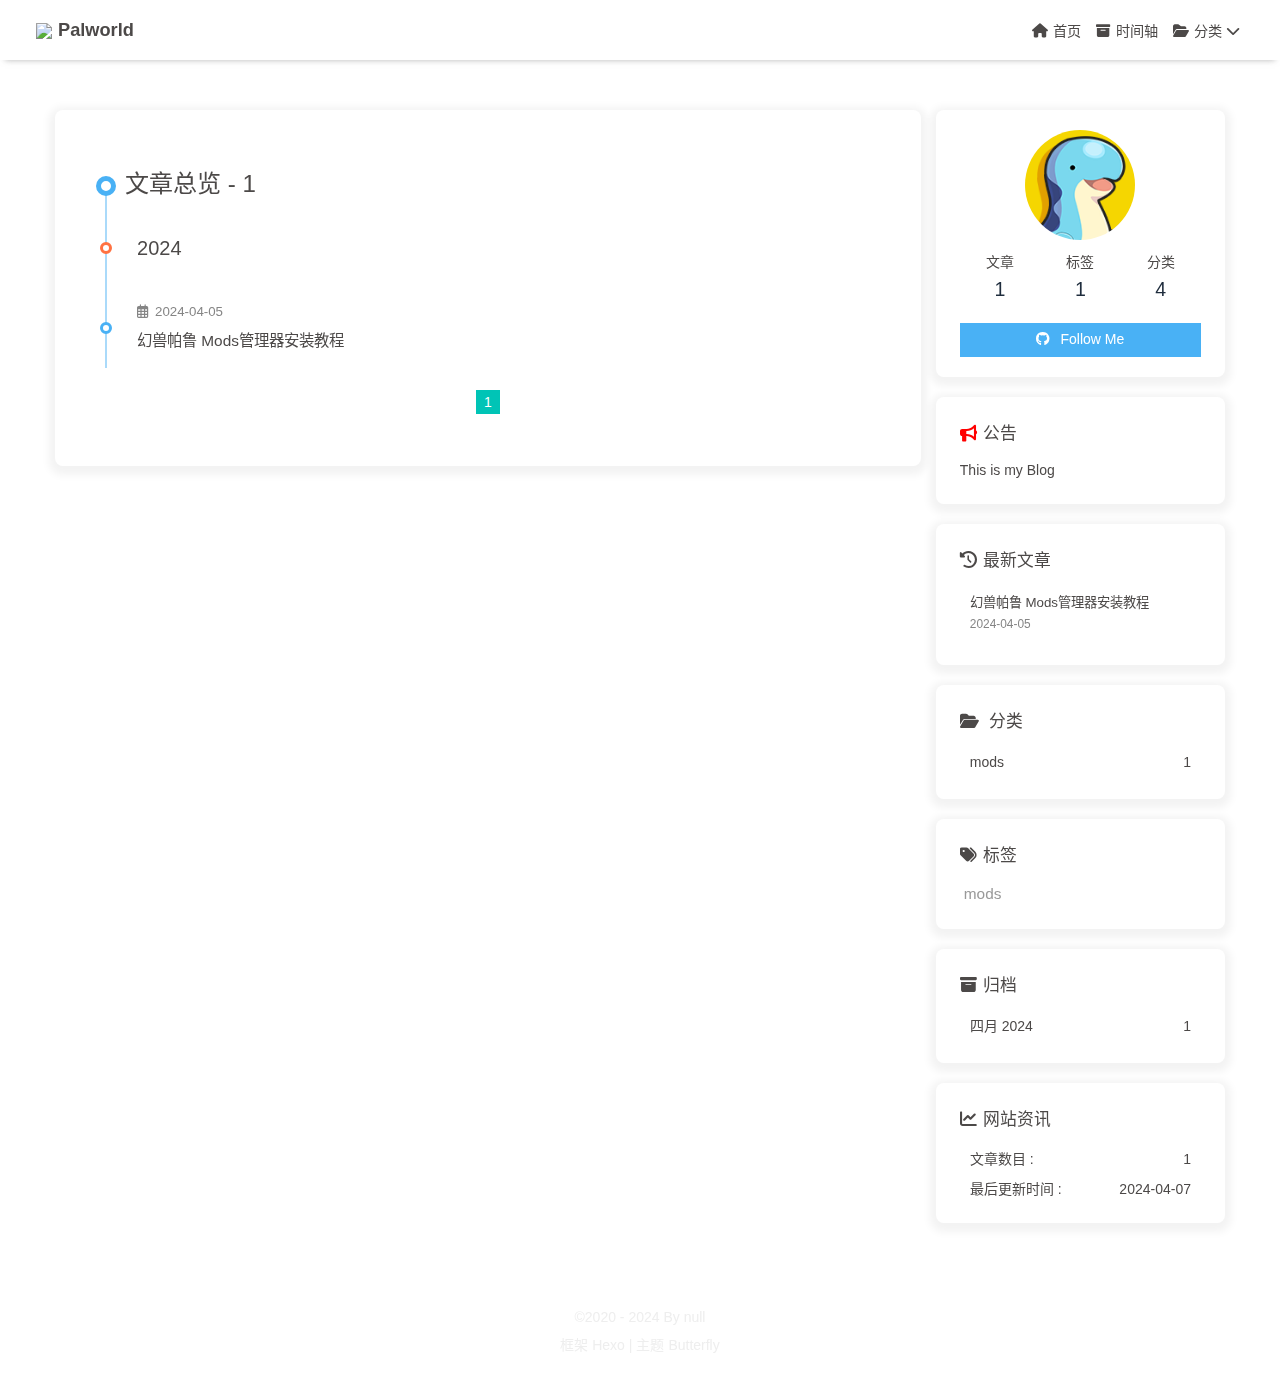
==== archives/index.html @ 840f6ca9 "Site updated: 2024-04-07 13:30:00" ====
<!DOCTYPE html><html lang="zh-CN" data-theme="light"><head><meta charset="UTF-8"><meta http-equiv="X-UA-Compatible" content="IE=edge"><meta name="viewport" content="width=device-width, initial-scale=1.0,viewport-fit=cover"><title>时间轴 | Palworld</title><meta name="author"><meta name="copyright"><meta name="format-detection" content="telephone=no"><meta name="theme-color" content="#ffffff"><meta property="og:type" content="website">
<meta property="og:title" content="时间轴">
<meta property="og:url" content="https://palworld.niganma.top/archives/index.html">
<meta property="og:site_name" content="Palworld">
<meta property="og:locale" content="zh_CN">
<meta property="og:image" content="https://palworld.niganma.top/img/favicon.png">
<meta name="twitter:card" content="summary">
<meta name="twitter:image" content="https://palworld.niganma.top/img/favicon.png"><link rel="shortcut icon" href="/img/favicon.ico"><link rel="canonical" href="https://palworld.niganma.top/archives/index.html"><link rel="preconnect" href="//cdn.jsdelivr.net"/><link rel="stylesheet" href="/css/index.css?v=4.13.0"><link rel="stylesheet" href="https://cdn.jsdelivr.net/npm/@fortawesome/fontawesome-free@6.5.1/css/all.min.css"><link rel="stylesheet" href="https://cdn.jsdelivr.net/npm/@fancyapps/ui@5.0.33/dist/fancybox/fancybox.min.css" media="print" onload="this.media='all'"><script>const GLOBAL_CONFIG = {
  root: '/',
  algolia: undefined,
  localSearch: undefined,
  translate: {"defaultEncoding":2,"translateDelay":0,"msgToTraditionalChinese":"繁","msgToSimplifiedChinese":"简"},
  noticeOutdate: undefined,
  highlight: {"plugin":"highlight.js","highlightCopy":true,"highlightLang":true,"highlightHeightLimit":false},
  copy: {
    success: '复制成功',
    error: '复制错误',
    noSupport: '浏览器不支持'
  },
  relativeDate: {
    homepage: false,
    post: false
  },
  runtime: '',
  dateSuffix: {
    just: '刚刚',
    min: '分钟前',
    hour: '小时前',
    day: '天前',
    month: '个月前'
  },
  copyright: undefined,
  lightbox: 'fancybox',
  Snackbar: undefined,
  infinitegrid: {
    js: 'https://cdn.jsdelivr.net/npm/@egjs/infinitegrid@4.11.1/dist/infinitegrid.min.js',
    buttonText: '加载更多'
  },
  isPhotoFigcaption: false,
  islazyload: false,
  isAnchor: false,
  percent: {
    toc: true,
    rightside: false,
  },
  autoDarkmode: false
}</script><script id="config-diff">var GLOBAL_CONFIG_SITE = {
  title: '时间轴',
  isPost: false,
  isHome: false,
  isHighlightShrink: false,
  isToc: false,
  postUpdate: '2024-04-07 13:29:50'
}</script><script>(win=>{
      win.saveToLocal = {
        set: (key, value, ttl) => {
          if (ttl === 0) return
          const now = Date.now()
          const expiry = now + ttl * 86400000
          const item = {
            value,
            expiry
          }
          localStorage.setItem(key, JSON.stringify(item))
        },
      
        get: key => {
          const itemStr = localStorage.getItem(key)
      
          if (!itemStr) {
            return undefined
          }
          const item = JSON.parse(itemStr)
          const now = Date.now()
      
          if (now > item.expiry) {
            localStorage.removeItem(key)
            return undefined
          }
          return item.value
        }
      }
    
      win.getScript = (url, attr = {}) => new Promise((resolve, reject) => {
        const script = document.createElement('script')
        script.src = url
        script.async = true
        script.onerror = reject
        script.onload = script.onreadystatechange = function() {
          const loadState = this.readyState
          if (loadState && loadState !== 'loaded' && loadState !== 'complete') return
          script.onload = script.onreadystatechange = null
          resolve()
        }

        Object.keys(attr).forEach(key => {
          script.setAttribute(key, attr[key])
        })

        document.head.appendChild(script)
      })
    
      win.getCSS = (url, id = false) => new Promise((resolve, reject) => {
        const link = document.createElement('link')
        link.rel = 'stylesheet'
        link.href = url
        if (id) link.id = id
        link.onerror = reject
        link.onload = link.onreadystatechange = function() {
          const loadState = this.readyState
          if (loadState && loadState !== 'loaded' && loadState !== 'complete') return
          link.onload = link.onreadystatechange = null
          resolve()
        }
        document.head.appendChild(link)
      })
    
      win.activateDarkMode = () => {
        document.documentElement.setAttribute('data-theme', 'dark')
        if (document.querySelector('meta[name="theme-color"]') !== null) {
          document.querySelector('meta[name="theme-color"]').setAttribute('content', '#0d0d0d')
        }
      }
      win.activateLightMode = () => {
        document.documentElement.setAttribute('data-theme', 'light')
        if (document.querySelector('meta[name="theme-color"]') !== null) {
          document.querySelector('meta[name="theme-color"]').setAttribute('content', '#ffffff')
        }
      }
      const t = saveToLocal.get('theme')
    
        if (t === 'dark') activateDarkMode()
        else if (t === 'light') activateLightMode()
      
      const asideStatus = saveToLocal.get('aside-status')
      if (asideStatus !== undefined) {
        if (asideStatus === 'hide') {
          document.documentElement.classList.add('hide-aside')
        } else {
          document.documentElement.classList.remove('hide-aside')
        }
      }
    
      const detectApple = () => {
        if(/iPad|iPhone|iPod|Macintosh/.test(navigator.userAgent)){
          document.documentElement.classList.add('apple')
        }
      }
      detectApple()
    })(window)</script><meta name="generator" content="Hexo 7.1.1"></head><body><div id="loading-box"><div class="loading-left-bg"></div><div class="loading-right-bg"></div><div class="spinner-box"><div class="configure-border-1"><div class="configure-core"></div></div><div class="configure-border-2"><div class="configure-core"></div></div><div class="loading-word">加载中...</div></div></div><script>(()=>{
  const $loadingBox = document.getElementById('loading-box')
  const $body = document.body
  const preloader = {
    endLoading: () => {
      $body.style.overflow = ''
      $loadingBox.classList.add('loaded')
    },
    initLoading: () => {
      $body.style.overflow = 'hidden'
      $loadingBox.classList.remove('loaded')
    }
  }

  preloader.initLoading()
  window.addEventListener('load',() => { preloader.endLoading() })

  if (false) {
    document.addEventListener('pjax:send', () => { preloader.initLoading() })
    document.addEventListener('pjax:complete', () => { preloader.endLoading() })
  }
})()</script><div id="web_bg"></div><div id="sidebar"><div id="menu-mask"></div><div id="sidebar-menus"><div class="avatar-img is-center"><img src="/img/favicon.png" onerror="onerror=null;src='/img/friend_404.gif'" alt="avatar"/></div><div class="sidebar-site-data site-data is-center"><a href="/archives/"><div class="headline">文章</div><div class="length-num">1</div></a><a href="/tags/"><div class="headline">标签</div><div class="length-num">1</div></a><a href="/categories/"><div class="headline">分类</div><div class="length-num">4</div></a></div><hr class="custom-hr"/><div class="menus_items"><div class="menus_item"><a class="site-page" href="/"><i class="fa-fw fas fa-home"></i><span> 首页</span></a></div><div class="menus_item"><a class="site-page" href="/archives/"><i class="fa-fw fas fa-archive"></i><span> 时间轴</span></a></div><div class="menus_item"><a class="site-page group" href="javascript:void(0);"><i class="fa-fw fas fa-folder-open"></i><span> 分类</span><i class="fas fa-chevron-down"></i></a><ul class="menus_item_child"><li><a class="site-page child" href="/categories/mods/"><span> mods</span></a></li></ul></div></div></div></div><div class="page" id="body-wrap"><header class="not-top-img fixed" id="page-header"><nav id="nav"><span id="blog-info"><a href="/" title="Palworld"><img class="site-icon" src="/img/favicon.ico"/><span class="site-name">Palworld</span></a></span><div id="menus"><div class="menus_items"><div class="menus_item"><a class="site-page" href="/"><i class="fa-fw fas fa-home"></i><span> 首页</span></a></div><div class="menus_item"><a class="site-page" href="/archives/"><i class="fa-fw fas fa-archive"></i><span> 时间轴</span></a></div><div class="menus_item"><a class="site-page group" href="javascript:void(0);"><i class="fa-fw fas fa-folder-open"></i><span> 分类</span><i class="fas fa-chevron-down"></i></a><ul class="menus_item_child"><li><a class="site-page child" href="/categories/mods/"><span> mods</span></a></li></ul></div></div><div id="toggle-menu"><a class="site-page" href="javascript:void(0);"><i class="fas fa-bars fa-fw"></i></a></div></div></nav></header><main class="layout" id="content-inner"><div id="archive"><div class="article-sort-title">文章总览 - 1</div><div class="article-sort"><div class="article-sort-item year">2024</div><div class="article-sort-item no-article-cover"><div class="article-sort-item-info"><div class="article-sort-item-time"><i class="far fa-calendar-alt"></i><time class="post-meta-date-created" datetime="2024-04-05T03:26:48.000Z" title="发表于 2024-04-05 11:26:48">2024-04-05</time></div><a class="article-sort-item-title" href="/2024/04/d8985c776521/" title="幻兽帕鲁 Mods管理器安装教程">幻兽帕鲁 Mods管理器安装教程</a></div></div></div><nav id="pagination"><div class="pagination"><span class="page-number current">1</span></div></nav></div><div class="aside-content" id="aside-content"><div class="card-widget card-info"><div class="is-center"><div class="avatar-img"><img src="/img/favicon.png" onerror="this.onerror=null;this.src='/img/friend_404.gif'" alt="avatar"/></div><div class="author-info__name"></div><div class="author-info__description"></div></div><div class="card-info-data site-data is-center"><a href="/archives/"><div class="headline">文章</div><div class="length-num">1</div></a><a href="/tags/"><div class="headline">标签</div><div class="length-num">1</div></a><a href="/categories/"><div class="headline">分类</div><div class="length-num">4</div></a></div><a id="card-info-btn" target="_blank" rel="noopener" href="https://github.com/xxxxxx"><i class="fab fa-github"></i><span>Follow Me</span></a></div><div class="card-widget card-announcement"><div class="item-headline"><i class="fas fa-bullhorn fa-shake"></i><span>公告</span></div><div class="announcement_content">This is my Blog</div></div><div class="sticky_layout"><div class="card-widget card-recent-post"><div class="item-headline"><i class="fas fa-history"></i><span>最新文章</span></div><div class="aside-list"><div class="aside-list-item no-cover"><div class="content"><a class="title" href="/2024/04/d8985c776521/" title="幻兽帕鲁 Mods管理器安装教程">幻兽帕鲁 Mods管理器安装教程</a><time datetime="2024-04-05T03:26:48.000Z" title="发表于 2024-04-05 11:26:48">2024-04-05</time></div></div></div></div><div class="card-widget card-categories"><div class="item-headline">
            <i class="fas fa-folder-open"></i>
            <span>分类</span>
            
            </div>
            <ul class="card-category-list" id="aside-cat-list">
            <li class="card-category-list-item "><a class="card-category-list-link" href="/categories/mods/"><span class="card-category-list-name">mods</span><span class="card-category-list-count">1</span></a></li>
            </ul></div><div class="card-widget card-tags"><div class="item-headline"><i class="fas fa-tags"></i><span>标签</span></div><div class="card-tag-cloud"><a href="/tags/mods/" style="font-size: 1.1em; color: #999">mods</a></div></div><div class="card-widget card-archives"><div class="item-headline"><i class="fas fa-archive"></i><span>归档</span></div><ul class="card-archive-list"><li class="card-archive-list-item"><a class="card-archive-list-link" href="/archives/2024/04/"><span class="card-archive-list-date">四月 2024</span><span class="card-archive-list-count">1</span></a></li></ul></div><div class="card-widget card-webinfo"><div class="item-headline"><i class="fas fa-chart-line"></i><span>网站资讯</span></div><div class="webinfo"><div class="webinfo-item"><div class="item-name">文章数目 :</div><div class="item-count">1</div></div><div class="webinfo-item"><div class="item-name">最后更新时间 :</div><div class="item-count" id="last-push-date" data-lastPushDate="2024-04-07T05:29:50.861Z"><i class="fa-solid fa-spinner fa-spin"></i></div></div></div></div></div></div></main><footer id="footer" style="background: transparent"><div id="footer-wrap"><div class="copyright">&copy;2020 - 2024 By null</div><div class="framework-info"><span>框架 </span><a target="_blank" rel="noopener" href="https://hexo.io">Hexo</a><span class="footer-separator">|</span><span>主题 </span><a target="_blank" rel="noopener" href="https://github.com/jerryc127/hexo-theme-butterfly">Butterfly</a></div></div></footer></div><div id="rightside"><div id="rightside-config-hide"><button id="translateLink" type="button" title="简繁转换">简</button><button id="darkmode" type="button" title="浅色和深色模式转换"><i class="fas fa-adjust"></i></button><button id="hide-aside-btn" type="button" title="单栏和双栏切换"><i class="fas fa-arrows-alt-h"></i></button></div><div id="rightside-config-show"><button id="rightside-config" type="button" title="设置"><i class="fas fa-cog fa-spin"></i></button><button id="go-up" type="button" title="回到顶部"><span class="scroll-percent"></span><i class="fas fa-arrow-up"></i></button></div></div><div><script src="/js/utils.js?v=4.13.0"></script><script src="/js/main.js?v=4.13.0"></script><script src="/js/tw_cn.js?v=4.13.0"></script><script src="https://cdn.jsdelivr.net/npm/@fancyapps/ui@5.0.33/dist/fancybox/fancybox.umd.min.js"></script><div class="js-pjax"></div></div></body></html>
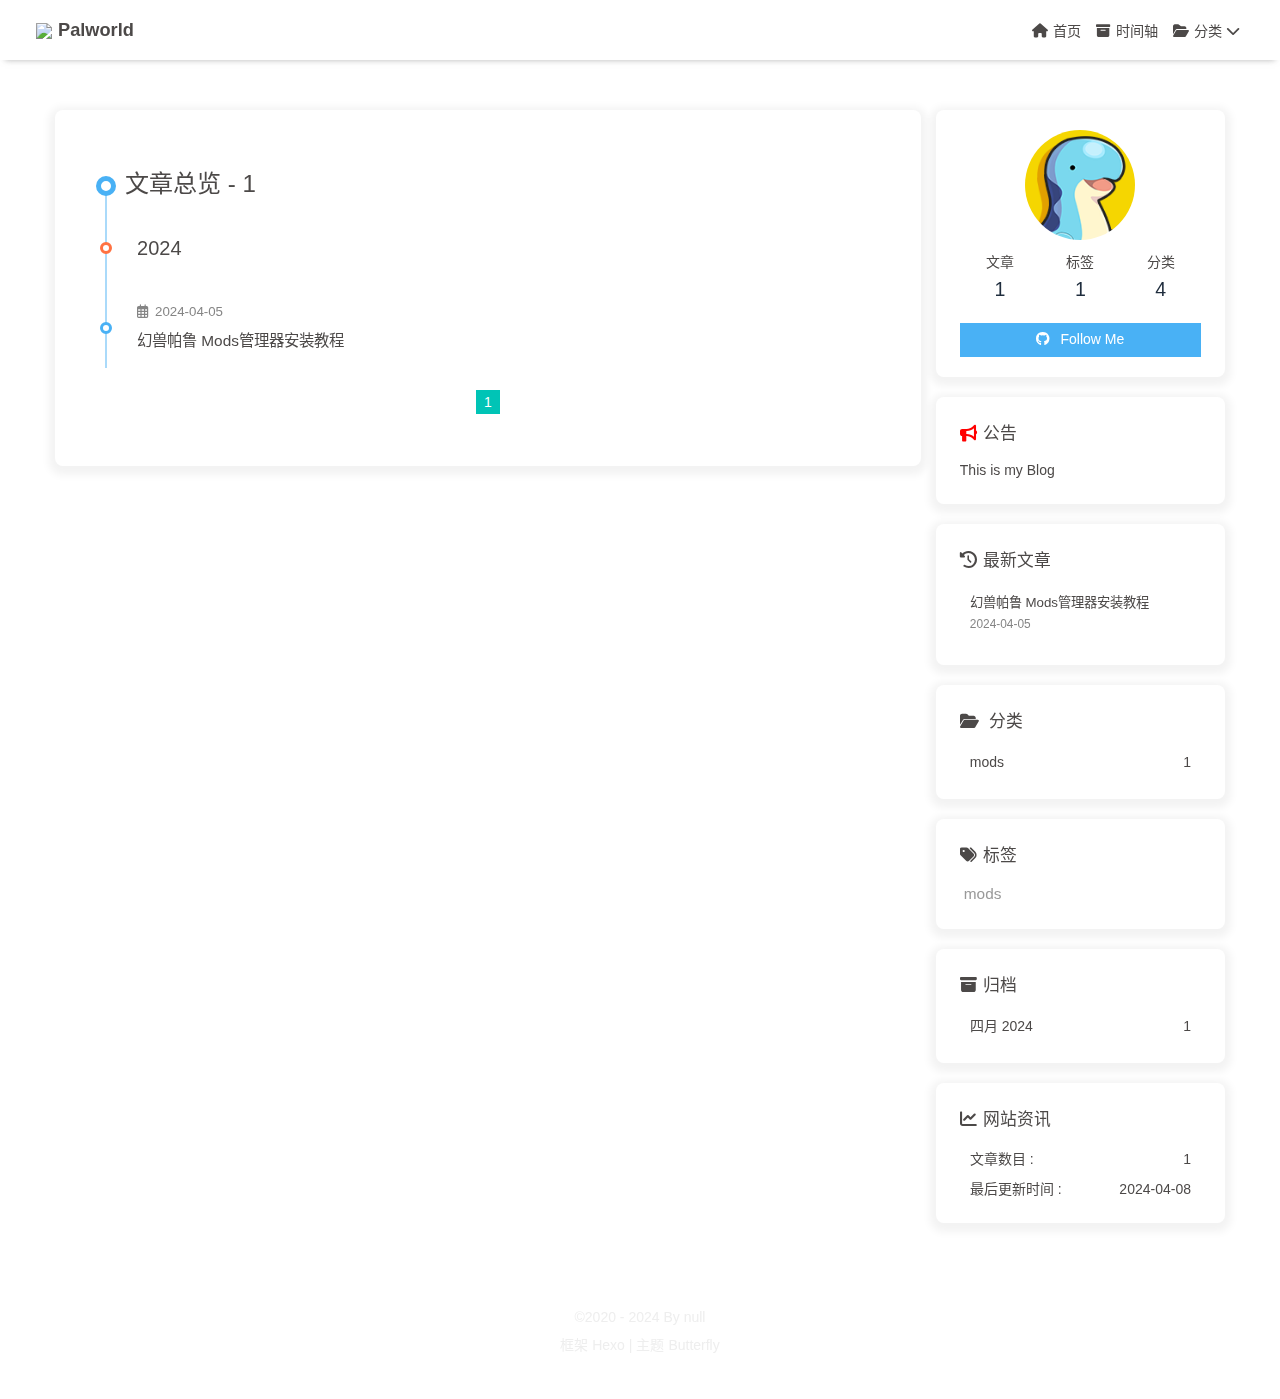
==== commit e4b93d41: "Site updated: 2024-04-08 22:26:53" ====
--- a/archives/index.html
+++ b/archives/index.html
@@ -50,7 +50,7 @@
   isHome: false,
   isHighlightShrink: false,
   isToc: false,
-  postUpdate: '2024-04-07 13:29:50'
+  postUpdate: '2024-04-08 22:26:33'
 }</script><script>(win=>{
       win.saveToLocal = {
         set: (key, value, ttl) => {
@@ -175,4 +175,4 @@
             </div>
             <ul class="card-category-list" id="aside-cat-list">
             <li class="card-category-list-item "><a class="card-category-list-link" href="/categories/mods/"><span class="card-category-list-name">mods</span><span class="card-category-list-count">1</span></a></li>
-            </ul></div><div class="card-widget card-tags"><div class="item-headline"><i class="fas fa-tags"></i><span>标签</span></div><div class="card-tag-cloud"><a href="/tags/mods/" style="font-size: 1.1em; color: #999">mods</a></div></div><div class="card-widget card-archives"><div class="item-headline"><i class="fas fa-archive"></i><span>归档</span></div><ul class="card-archive-list"><li class="card-archive-list-item"><a class="card-archive-list-link" href="/archives/2024/04/"><span class="card-archive-list-date">四月 2024</span><span class="card-archive-list-count">1</span></a></li></ul></div><div class="card-widget card-webinfo"><div class="item-headline"><i class="fas fa-chart-line"></i><span>网站资讯</span></div><div class="webinfo"><div class="webinfo-item"><div class="item-name">文章数目 :</div><div class="item-count">1</div></div><div class="webinfo-item"><div class="item-name">最后更新时间 :</div><div class="item-count" id="last-push-date" data-lastPushDate="2024-04-07T05:29:50.861Z"><i class="fa-solid fa-spinner fa-spin"></i></div></div></div></div></div></div></main><footer id="footer" style="background: transparent"><div id="footer-wrap"><div class="copyright">&copy;2020 - 2024 By null</div><div class="framework-info"><span>框架 </span><a target="_blank" rel="noopener" href="https://hexo.io">Hexo</a><span class="footer-separator">|</span><span>主题 </span><a target="_blank" rel="noopener" href="https://github.com/jerryc127/hexo-theme-butterfly">Butterfly</a></div></div></footer></div><div id="rightside"><div id="rightside-config-hide"><button id="translateLink" type="button" title="简繁转换">简</button><button id="darkmode" type="button" title="浅色和深色模式转换"><i class="fas fa-adjust"></i></button><button id="hide-aside-btn" type="button" title="单栏和双栏切换"><i class="fas fa-arrows-alt-h"></i></button></div><div id="rightside-config-show"><button id="rightside-config" type="button" title="设置"><i class="fas fa-cog fa-spin"></i></button><button id="go-up" type="button" title="回到顶部"><span class="scroll-percent"></span><i class="fas fa-arrow-up"></i></button></div></div><div><script src="/js/utils.js?v=4.13.0"></script><script src="/js/main.js?v=4.13.0"></script><script src="/js/tw_cn.js?v=4.13.0"></script><script src="https://cdn.jsdelivr.net/npm/@fancyapps/ui@5.0.33/dist/fancybox/fancybox.umd.min.js"></script><div class="js-pjax"></div></div></body></html>+            </ul></div><div class="card-widget card-tags"><div class="item-headline"><i class="fas fa-tags"></i><span>标签</span></div><div class="card-tag-cloud"><a href="/tags/mods/" style="font-size: 1.1em; color: #999">mods</a></div></div><div class="card-widget card-archives"><div class="item-headline"><i class="fas fa-archive"></i><span>归档</span></div><ul class="card-archive-list"><li class="card-archive-list-item"><a class="card-archive-list-link" href="/archives/2024/04/"><span class="card-archive-list-date">四月 2024</span><span class="card-archive-list-count">1</span></a></li></ul></div><div class="card-widget card-webinfo"><div class="item-headline"><i class="fas fa-chart-line"></i><span>网站资讯</span></div><div class="webinfo"><div class="webinfo-item"><div class="item-name">文章数目 :</div><div class="item-count">1</div></div><div class="webinfo-item"><div class="item-name">最后更新时间 :</div><div class="item-count" id="last-push-date" data-lastPushDate="2024-04-08T14:26:33.033Z"><i class="fa-solid fa-spinner fa-spin"></i></div></div></div></div></div></div></main><footer id="footer" style="background: transparent"><div id="footer-wrap"><div class="copyright">&copy;2020 - 2024 By null</div><div class="framework-info"><span>框架 </span><a target="_blank" rel="noopener" href="https://hexo.io">Hexo</a><span class="footer-separator">|</span><span>主题 </span><a target="_blank" rel="noopener" href="https://github.com/jerryc127/hexo-theme-butterfly">Butterfly</a></div></div></footer></div><div id="rightside"><div id="rightside-config-hide"><button id="translateLink" type="button" title="简繁转换">简</button><button id="darkmode" type="button" title="浅色和深色模式转换"><i class="fas fa-adjust"></i></button><button id="hide-aside-btn" type="button" title="单栏和双栏切换"><i class="fas fa-arrows-alt-h"></i></button></div><div id="rightside-config-show"><button id="rightside-config" type="button" title="设置"><i class="fas fa-cog fa-spin"></i></button><button id="go-up" type="button" title="回到顶部"><span class="scroll-percent"></span><i class="fas fa-arrow-up"></i></button></div></div><div><script src="/js/utils.js?v=4.13.0"></script><script src="/js/main.js?v=4.13.0"></script><script src="/js/tw_cn.js?v=4.13.0"></script><script src="https://cdn.jsdelivr.net/npm/@fancyapps/ui@5.0.33/dist/fancybox/fancybox.umd.min.js"></script><div class="js-pjax"></div></div></body></html>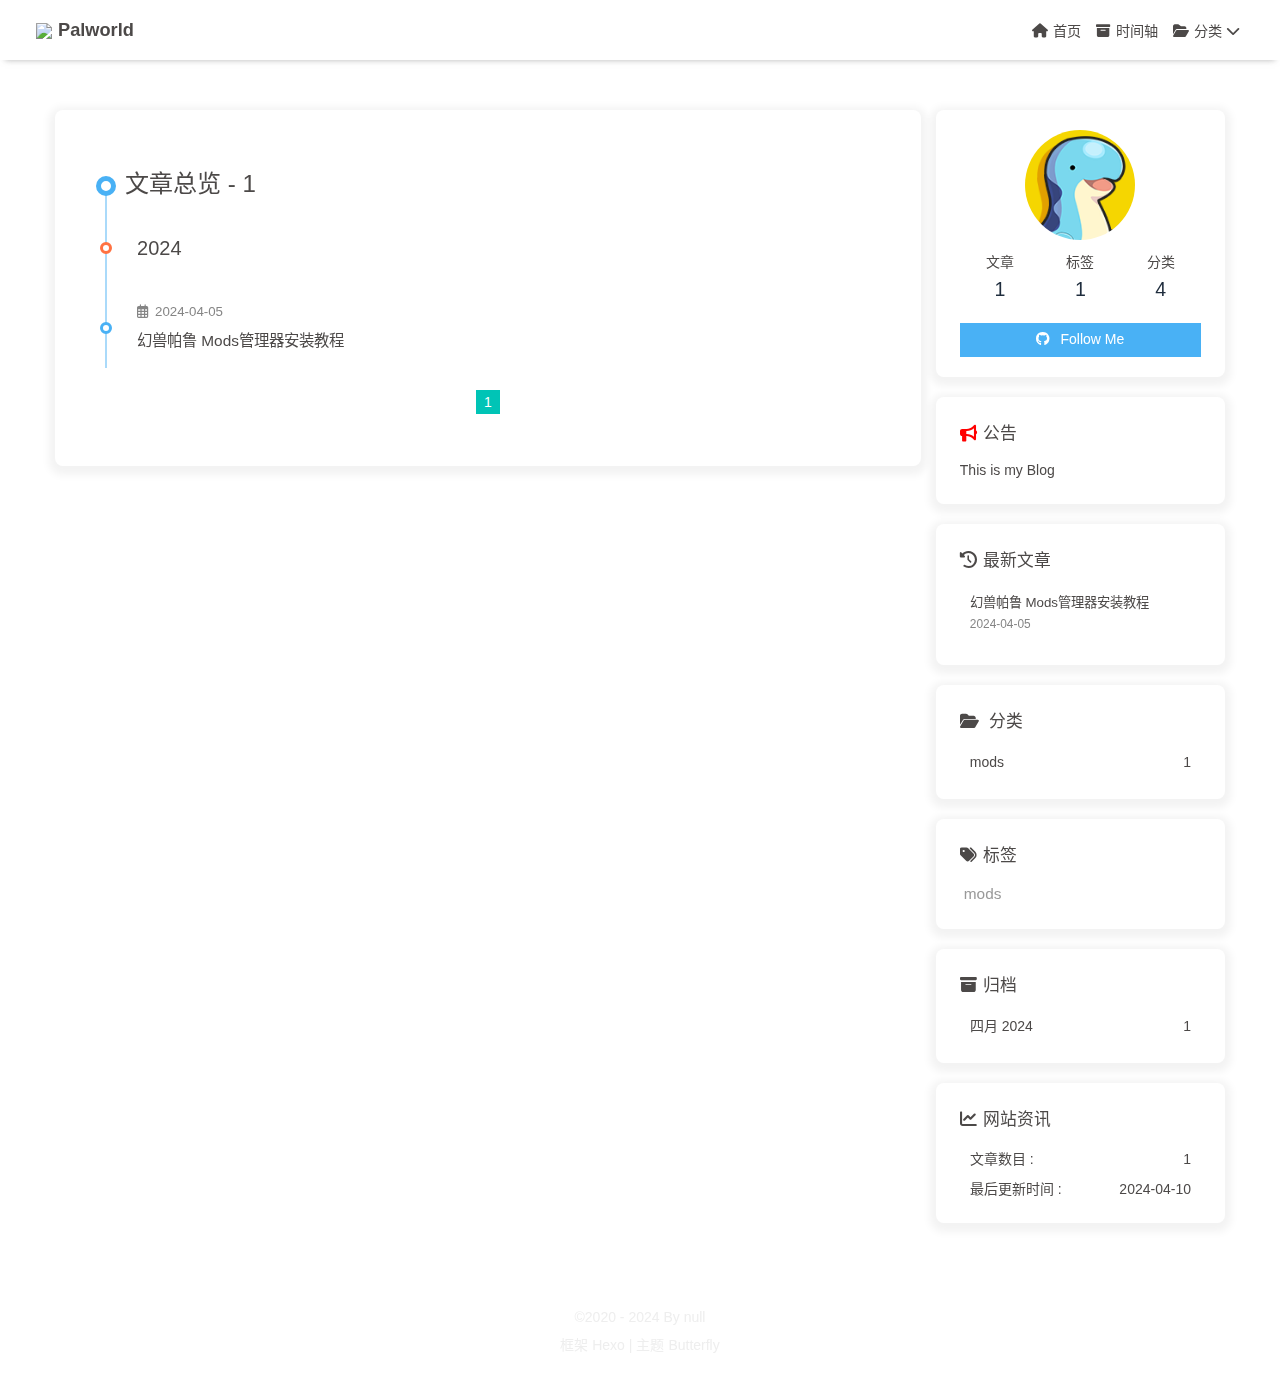
==== commit 9c38d6df: "Site updated: 2024-04-10 14:23:30" ====
--- a/archives/index.html
+++ b/archives/index.html
@@ -50,7 +50,7 @@
   isHome: false,
   isHighlightShrink: false,
   isToc: false,
-  postUpdate: '2024-04-08 22:26:33'
+  postUpdate: '2024-04-10 14:23:25'
 }</script><script>(win=>{
       win.saveToLocal = {
         set: (key, value, ttl) => {
@@ -175,4 +175,4 @@
             </div>
             <ul class="card-category-list" id="aside-cat-list">
             <li class="card-category-list-item "><a class="card-category-list-link" href="/categories/mods/"><span class="card-category-list-name">mods</span><span class="card-category-list-count">1</span></a></li>
-            </ul></div><div class="card-widget card-tags"><div class="item-headline"><i class="fas fa-tags"></i><span>标签</span></div><div class="card-tag-cloud"><a href="/tags/mods/" style="font-size: 1.1em; color: #999">mods</a></div></div><div class="card-widget card-archives"><div class="item-headline"><i class="fas fa-archive"></i><span>归档</span></div><ul class="card-archive-list"><li class="card-archive-list-item"><a class="card-archive-list-link" href="/archives/2024/04/"><span class="card-archive-list-date">四月 2024</span><span class="card-archive-list-count">1</span></a></li></ul></div><div class="card-widget card-webinfo"><div class="item-headline"><i class="fas fa-chart-line"></i><span>网站资讯</span></div><div class="webinfo"><div class="webinfo-item"><div class="item-name">文章数目 :</div><div class="item-count">1</div></div><div class="webinfo-item"><div class="item-name">最后更新时间 :</div><div class="item-count" id="last-push-date" data-lastPushDate="2024-04-08T14:26:33.033Z"><i class="fa-solid fa-spinner fa-spin"></i></div></div></div></div></div></div></main><footer id="footer" style="background: transparent"><div id="footer-wrap"><div class="copyright">&copy;2020 - 2024 By null</div><div class="framework-info"><span>框架 </span><a target="_blank" rel="noopener" href="https://hexo.io">Hexo</a><span class="footer-separator">|</span><span>主题 </span><a target="_blank" rel="noopener" href="https://github.com/jerryc127/hexo-theme-butterfly">Butterfly</a></div></div></footer></div><div id="rightside"><div id="rightside-config-hide"><button id="translateLink" type="button" title="简繁转换">简</button><button id="darkmode" type="button" title="浅色和深色模式转换"><i class="fas fa-adjust"></i></button><button id="hide-aside-btn" type="button" title="单栏和双栏切换"><i class="fas fa-arrows-alt-h"></i></button></div><div id="rightside-config-show"><button id="rightside-config" type="button" title="设置"><i class="fas fa-cog fa-spin"></i></button><button id="go-up" type="button" title="回到顶部"><span class="scroll-percent"></span><i class="fas fa-arrow-up"></i></button></div></div><div><script src="/js/utils.js?v=4.13.0"></script><script src="/js/main.js?v=4.13.0"></script><script src="/js/tw_cn.js?v=4.13.0"></script><script src="https://cdn.jsdelivr.net/npm/@fancyapps/ui@5.0.33/dist/fancybox/fancybox.umd.min.js"></script><div class="js-pjax"></div></div></body></html>+            </ul></div><div class="card-widget card-tags"><div class="item-headline"><i class="fas fa-tags"></i><span>标签</span></div><div class="card-tag-cloud"><a href="/tags/mods/" style="font-size: 1.1em; color: #999">mods</a></div></div><div class="card-widget card-archives"><div class="item-headline"><i class="fas fa-archive"></i><span>归档</span></div><ul class="card-archive-list"><li class="card-archive-list-item"><a class="card-archive-list-link" href="/archives/2024/04/"><span class="card-archive-list-date">四月 2024</span><span class="card-archive-list-count">1</span></a></li></ul></div><div class="card-widget card-webinfo"><div class="item-headline"><i class="fas fa-chart-line"></i><span>网站资讯</span></div><div class="webinfo"><div class="webinfo-item"><div class="item-name">文章数目 :</div><div class="item-count">1</div></div><div class="webinfo-item"><div class="item-name">最后更新时间 :</div><div class="item-count" id="last-push-date" data-lastPushDate="2024-04-10T06:23:25.060Z"><i class="fa-solid fa-spinner fa-spin"></i></div></div></div></div></div></div></main><footer id="footer" style="background: transparent"><div id="footer-wrap"><div class="copyright">&copy;2020 - 2024 By null</div><div class="framework-info"><span>框架 </span><a target="_blank" rel="noopener" href="https://hexo.io">Hexo</a><span class="footer-separator">|</span><span>主题 </span><a target="_blank" rel="noopener" href="https://github.com/jerryc127/hexo-theme-butterfly">Butterfly</a></div></div></footer></div><div id="rightside"><div id="rightside-config-hide"><button id="translateLink" type="button" title="简繁转换">简</button><button id="darkmode" type="button" title="浅色和深色模式转换"><i class="fas fa-adjust"></i></button><button id="hide-aside-btn" type="button" title="单栏和双栏切换"><i class="fas fa-arrows-alt-h"></i></button></div><div id="rightside-config-show"><button id="rightside-config" type="button" title="设置"><i class="fas fa-cog fa-spin"></i></button><button id="go-up" type="button" title="回到顶部"><span class="scroll-percent"></span><i class="fas fa-arrow-up"></i></button></div></div><div><script src="/js/utils.js?v=4.13.0"></script><script src="/js/main.js?v=4.13.0"></script><script src="/js/tw_cn.js?v=4.13.0"></script><script src="https://cdn.jsdelivr.net/npm/@fancyapps/ui@5.0.33/dist/fancybox/fancybox.umd.min.js"></script><div class="js-pjax"></div></div></body></html>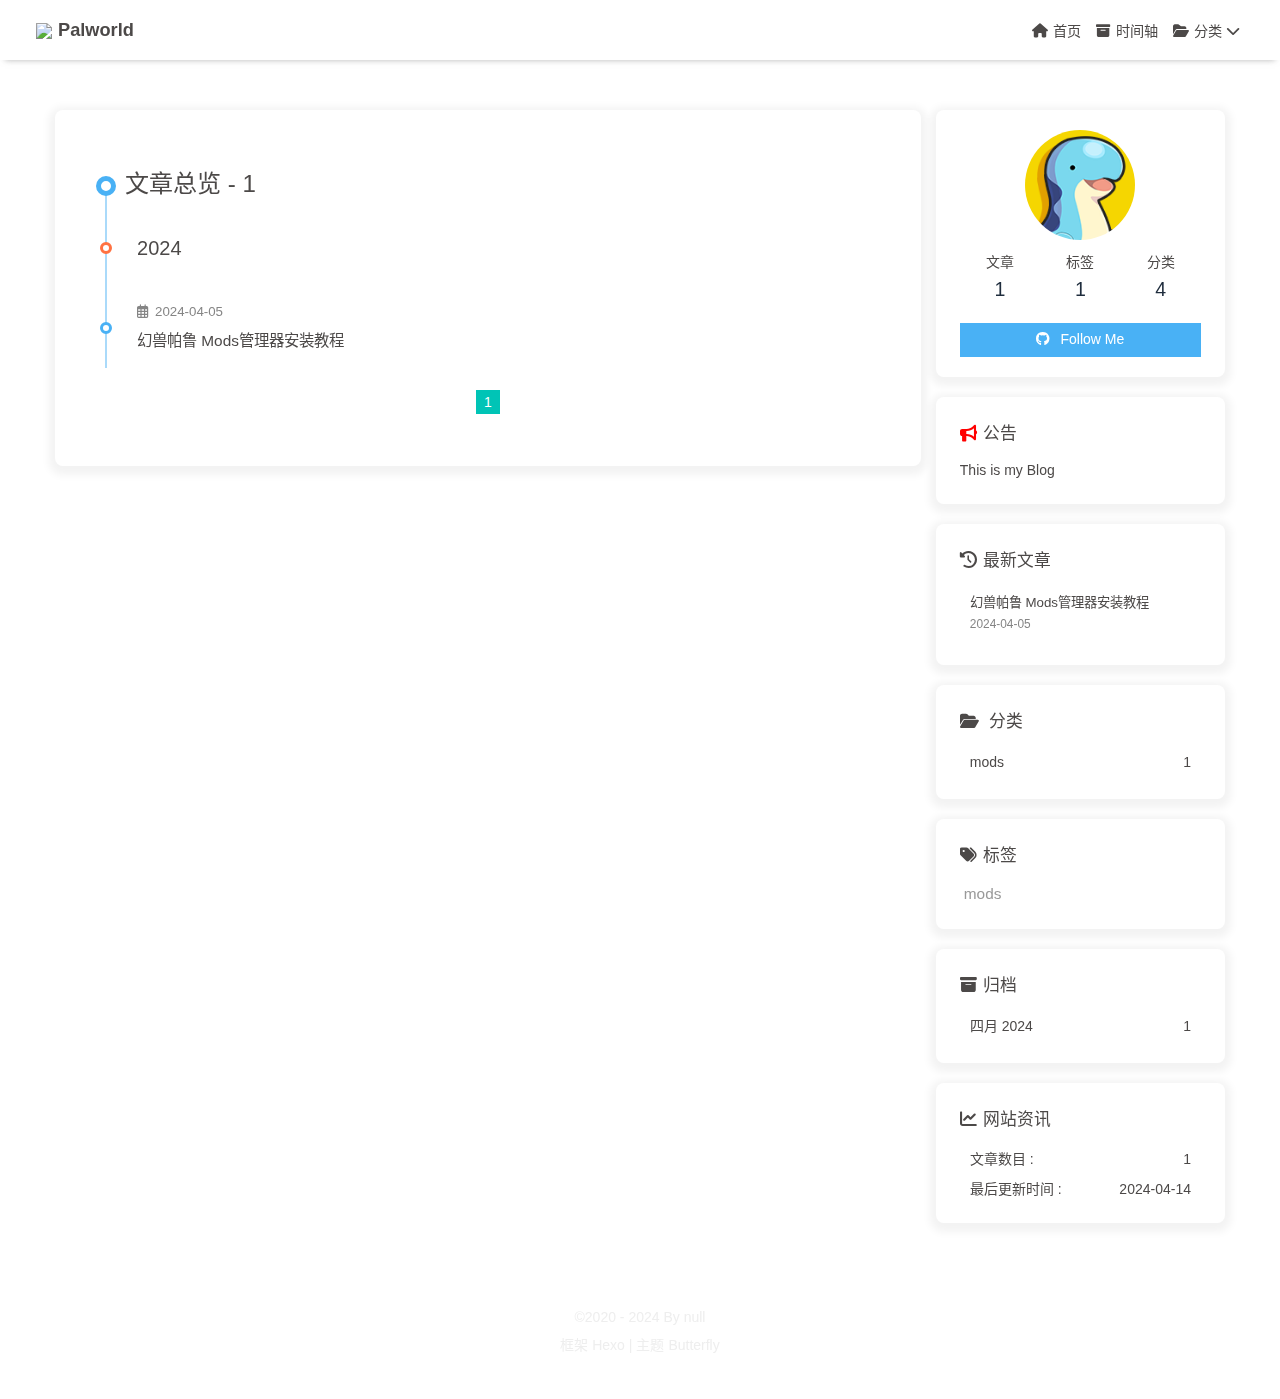
==== commit f51af491: "Site updated: 2024-04-14 11:15:25" ====
--- a/archives/index.html
+++ b/archives/index.html
@@ -50,7 +50,7 @@
   isHome: false,
   isHighlightShrink: false,
   isToc: false,
-  postUpdate: '2024-04-10 14:23:25'
+  postUpdate: '2024-04-14 11:15:20'
 }</script><script>(win=>{
       win.saveToLocal = {
         set: (key, value, ttl) => {
@@ -175,4 +175,4 @@
             </div>
             <ul class="card-category-list" id="aside-cat-list">
             <li class="card-category-list-item "><a class="card-category-list-link" href="/categories/mods/"><span class="card-category-list-name">mods</span><span class="card-category-list-count">1</span></a></li>
-            </ul></div><div class="card-widget card-tags"><div class="item-headline"><i class="fas fa-tags"></i><span>标签</span></div><div class="card-tag-cloud"><a href="/tags/mods/" style="font-size: 1.1em; color: #999">mods</a></div></div><div class="card-widget card-archives"><div class="item-headline"><i class="fas fa-archive"></i><span>归档</span></div><ul class="card-archive-list"><li class="card-archive-list-item"><a class="card-archive-list-link" href="/archives/2024/04/"><span class="card-archive-list-date">四月 2024</span><span class="card-archive-list-count">1</span></a></li></ul></div><div class="card-widget card-webinfo"><div class="item-headline"><i class="fas fa-chart-line"></i><span>网站资讯</span></div><div class="webinfo"><div class="webinfo-item"><div class="item-name">文章数目 :</div><div class="item-count">1</div></div><div class="webinfo-item"><div class="item-name">最后更新时间 :</div><div class="item-count" id="last-push-date" data-lastPushDate="2024-04-10T06:23:25.060Z"><i class="fa-solid fa-spinner fa-spin"></i></div></div></div></div></div></div></main><footer id="footer" style="background: transparent"><div id="footer-wrap"><div class="copyright">&copy;2020 - 2024 By null</div><div class="framework-info"><span>框架 </span><a target="_blank" rel="noopener" href="https://hexo.io">Hexo</a><span class="footer-separator">|</span><span>主题 </span><a target="_blank" rel="noopener" href="https://github.com/jerryc127/hexo-theme-butterfly">Butterfly</a></div></div></footer></div><div id="rightside"><div id="rightside-config-hide"><button id="translateLink" type="button" title="简繁转换">简</button><button id="darkmode" type="button" title="浅色和深色模式转换"><i class="fas fa-adjust"></i></button><button id="hide-aside-btn" type="button" title="单栏和双栏切换"><i class="fas fa-arrows-alt-h"></i></button></div><div id="rightside-config-show"><button id="rightside-config" type="button" title="设置"><i class="fas fa-cog fa-spin"></i></button><button id="go-up" type="button" title="回到顶部"><span class="scroll-percent"></span><i class="fas fa-arrow-up"></i></button></div></div><div><script src="/js/utils.js?v=4.13.0"></script><script src="/js/main.js?v=4.13.0"></script><script src="/js/tw_cn.js?v=4.13.0"></script><script src="https://cdn.jsdelivr.net/npm/@fancyapps/ui@5.0.33/dist/fancybox/fancybox.umd.min.js"></script><div class="js-pjax"></div></div></body></html>+            </ul></div><div class="card-widget card-tags"><div class="item-headline"><i class="fas fa-tags"></i><span>标签</span></div><div class="card-tag-cloud"><a href="/tags/mods/" style="font-size: 1.1em; color: #999">mods</a></div></div><div class="card-widget card-archives"><div class="item-headline"><i class="fas fa-archive"></i><span>归档</span></div><ul class="card-archive-list"><li class="card-archive-list-item"><a class="card-archive-list-link" href="/archives/2024/04/"><span class="card-archive-list-date">四月 2024</span><span class="card-archive-list-count">1</span></a></li></ul></div><div class="card-widget card-webinfo"><div class="item-headline"><i class="fas fa-chart-line"></i><span>网站资讯</span></div><div class="webinfo"><div class="webinfo-item"><div class="item-name">文章数目 :</div><div class="item-count">1</div></div><div class="webinfo-item"><div class="item-name">最后更新时间 :</div><div class="item-count" id="last-push-date" data-lastPushDate="2024-04-14T03:15:20.600Z"><i class="fa-solid fa-spinner fa-spin"></i></div></div></div></div></div></div></main><footer id="footer" style="background: transparent"><div id="footer-wrap"><div class="copyright">&copy;2020 - 2024 By null</div><div class="framework-info"><span>框架 </span><a target="_blank" rel="noopener" href="https://hexo.io">Hexo</a><span class="footer-separator">|</span><span>主题 </span><a target="_blank" rel="noopener" href="https://github.com/jerryc127/hexo-theme-butterfly">Butterfly</a></div></div></footer></div><div id="rightside"><div id="rightside-config-hide"><button id="translateLink" type="button" title="简繁转换">简</button><button id="darkmode" type="button" title="浅色和深色模式转换"><i class="fas fa-adjust"></i></button><button id="hide-aside-btn" type="button" title="单栏和双栏切换"><i class="fas fa-arrows-alt-h"></i></button></div><div id="rightside-config-show"><button id="rightside-config" type="button" title="设置"><i class="fas fa-cog fa-spin"></i></button><button id="go-up" type="button" title="回到顶部"><span class="scroll-percent"></span><i class="fas fa-arrow-up"></i></button></div></div><div><script src="/js/utils.js?v=4.13.0"></script><script src="/js/main.js?v=4.13.0"></script><script src="/js/tw_cn.js?v=4.13.0"></script><script src="https://cdn.jsdelivr.net/npm/@fancyapps/ui@5.0.33/dist/fancybox/fancybox.umd.min.js"></script><div class="js-pjax"></div></div></body></html>